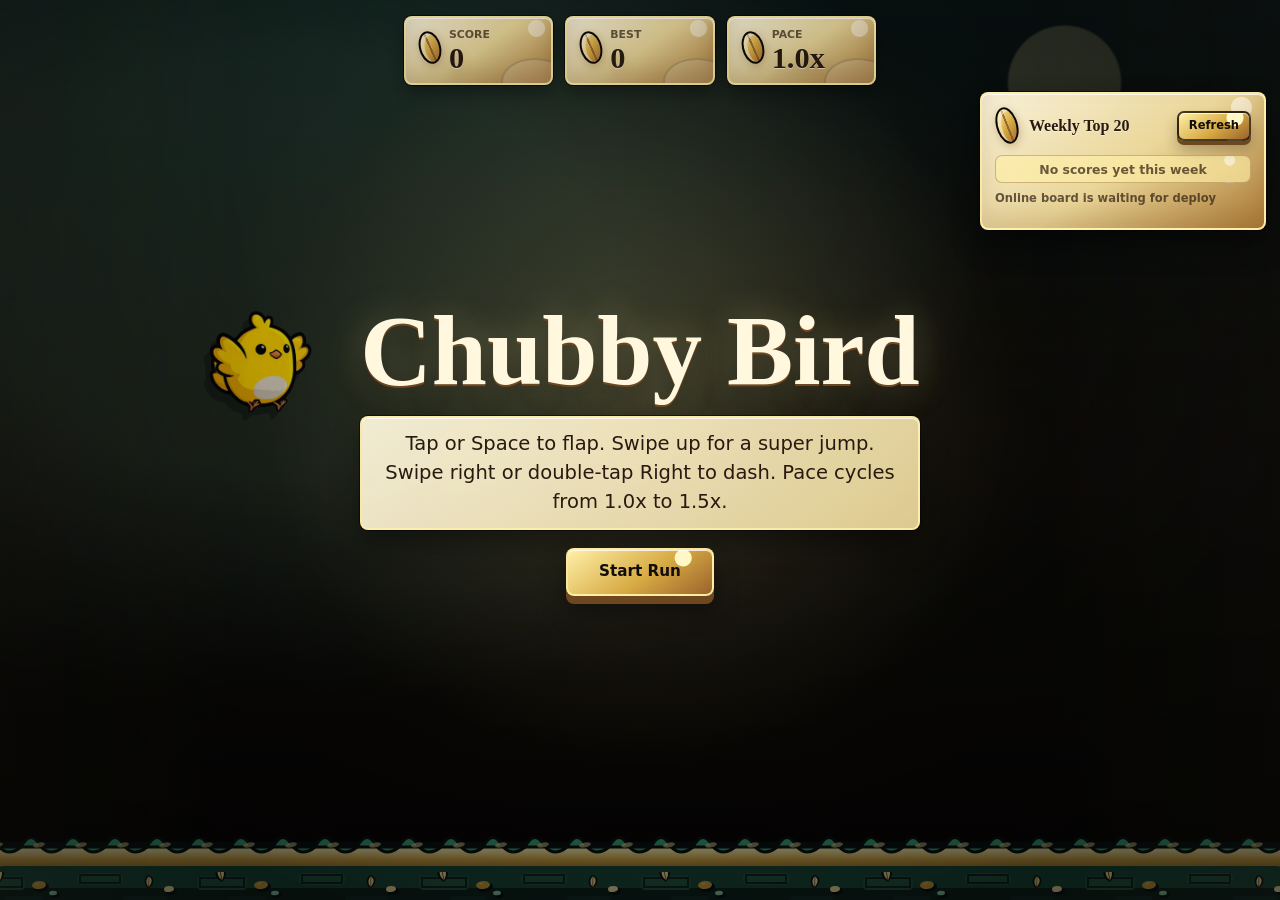
==== chubbybird/index.html @ 8d44cd50 "Reduce Chubby Bird Android jank" ====
<!doctype html>
<html lang="en">
  <head>
    <meta charset="UTF-8" />
    <meta name="viewport" content="width=device-width, initial-scale=1.0" />
    <meta
      name="description"
      content="Play Chubby Bird, a fast browser arcade game from Moji Studios."
    />
    <link rel="canonical" href="https://moji-studios.com/chubbybird/" />
    <title>Chubby Bird - Moji Studios</title>
    <link rel="stylesheet" href="styles.css?v=mobile-android-2" />

    <script>
      window.addEventListener("load", () => {
        const loadAds = () => {
          if (document.querySelector("script[data-chubby-ads]")) return;
          const script = document.createElement("script");
          script.async = true;
          script.crossOrigin = "anonymous";
          script.dataset.chubbyAds = "true";
          script.src = "https://pagead2.googlesyndication.com/pagead/js/adsbygoogle.js?client=ca-pub-2341433285023457";
          document.head.appendChild(script);
        };
        const loadAdsWhenIdle = () => {
          const overlay = document.querySelector("#overlay");
          if (overlay && overlay.classList.contains("hidden")) {
            window.setTimeout(loadAdsWhenIdle, 5000);
            return;
          }
          loadAds();
        };
        window.setTimeout(loadAdsWhenIdle, 10000);
      });
    </script>
  </head>
  <body>
    <main class="game-shell">
      <canvas id="game" aria-label="Chubby Bird game canvas"></canvas>

      <section class="hud" aria-live="polite">
        <div>
          <span class="label">Score</span>
          <strong id="score">0</strong>
        </div>
        <div>
          <span class="label">Best</span>
          <strong id="best">0</strong>
        </div>
        <div>
          <span class="label">Pace</span>
          <strong id="pace">1.0x</strong>
        </div>
      </section>

      <section id="leaderboardPanel" class="leaderboard-panel" aria-labelledby="leaderboardTitle">
        <div class="leaderboard-heading">
          <h2 id="leaderboardTitle">Weekly Top 20</h2>
          <button id="refreshLeaderboard" class="mini-button" type="button">Refresh</button>
        </div>
        <ol id="leaderboardList" class="leaderboard-list">
          <li class="empty-score">Loading scores...</li>
        </ol>
        <p id="leaderboardStatus" class="leaderboard-status">Current week</p>
        <form id="scoreSubmitForm" class="score-submit hidden">
          <label for="playerName">Save Score</label>
          <div>
            <input id="playerName" name="playerName" type="text" maxlength="12" autocomplete="nickname" placeholder="Your name" />
            <button id="scoreSubmitButton" type="submit">Save <span id="scoreSubmitValue">0</span></button>
          </div>
        </form>
      </section>

      <section id="overlay" class="overlay">
        <h1>Chubby Bird</h1>
        <p>Tap or Space to flap. Swipe up for a super jump. Swipe right or double-tap Right to dash. Pace cycles from 1.0x to 1.5x.</p>
        <button id="startButton" type="button">Start Run</button>
      </section>
    </main>

    <script src="game.js?v=mobile-android-2"></script>
  </body>
</html>
---- chubbybird/styles.css ----
:root {
  color-scheme: dark;
  font-family:
    Georgia, "Times New Roman", ui-serif, serif;
  background: #050403;
  color: #fff8df;
  --ink: #080705;
  --lacquer: #15100b;
  --ivory: #fff8df;
  --champagne: #f4df9f;
  --gold: #d7aa43;
  --gold-bright: #fff0a8;
  --gold-deep: #7c4e1f;
  --emerald: #174d3d;
  --jade: #3aa979;
  --app-width: 100vw;
  --app-height: 100vh;
}

* {
  box-sizing: border-box;
}

html,
body {
  width: 100%;
  height: 100%;
  overflow: hidden;
  overscroll-behavior: none;
}

body {
  margin: 0;
  background: #050403;
  -webkit-touch-callout: none;
  -webkit-user-select: none;
}

.game-shell {
  position: relative;
  width: var(--app-width, 100vw);
  height: 100vh;
  height: 100dvh;
  height: var(--app-height, 100vh);
  min-height: 0;
  overflow: hidden;
  background:
    radial-gradient(circle at 50% 44%, rgba(77, 52, 20, 0.34), transparent 54%),
    linear-gradient(180deg, #060504, #100b08 52%, #030302);
  touch-action: none;
  user-select: none;
  -webkit-tap-highlight-color: transparent;
  -webkit-user-select: none;
}

.game-shell::before {
  position: absolute;
  inset: -12%;
  z-index: 0;
  pointer-events: none;
  background:
    radial-gradient(circle at 76% 18%, rgba(255, 240, 168, 0.2) 0 54px, transparent 56px),
    radial-gradient(ellipse at 28% 34%, rgba(142, 214, 173, 0.18) 0 19%, transparent 42%),
    linear-gradient(180deg, rgba(13, 49, 54, 0.46) 0%, rgba(14, 30, 26, 0.2) 44%, rgba(6, 5, 4, 0.84) 100%);
  content: "";
  opacity: 0.82;
  transform: translate3d(0, 0, 0) scale(1.03);
  animation: fallback-drift 24s linear infinite;
  will-change: transform;
}

.game-shell.video-ready::before {
  opacity: 0.34;
  animation-play-state: paused;
}

.game-shell.mobile-optimized::before {
  opacity: 0.66;
  animation-duration: 36s;
}

.game-shell.mobile-generated-background::before {
  display: none;
}

.game-shell::after {
  position: absolute;
  inset: 0;
  z-index: 1;
  pointer-events: none;
  background:
    radial-gradient(circle at 50% 38%, transparent 0 44%, rgba(0, 0, 0, 0.34) 76%),
    linear-gradient(90deg, rgba(255, 240, 168, 0.05), transparent 20% 80%, rgba(255, 240, 168, 0.05));
  content: "";
  opacity: 0.82;
}

.game-shell.mobile-optimized::after {
  display: none;
}

.background-video {
  position: absolute;
  inset: 0;
  z-index: 0;
  width: 100%;
  height: 100%;
  object-fit: cover;
  opacity: 0;
  pointer-events: none;
  transform: translateZ(0);
  backface-visibility: hidden;
  will-change: transform;
  transition: opacity 320ms ease;
}

.game-shell.video-ready .background-video {
  opacity: 0.22;
}

.game-shell.mobile-optimized.video-ready .background-video {
  opacity: 0.16;
}

.game-shell.mobile-optimized.game-active.video-ready .background-video {
  opacity: 0.12;
}

.game-shell.performance-saver .background-video {
  opacity: 0;
}

.game-shell.mobile-generated-background .background-video {
  display: none;
}

.game-shell.performance-saver::before {
  animation: none;
  opacity: 0.82;
}

canvas {
  position: relative;
  z-index: 1;
  display: block;
  width: 100%;
  height: 100%;
  contain: strict;
  touch-action: none;
  -webkit-tap-highlight-color: transparent;
}

.hud {
  position: absolute;
  top: max(16px, env(safe-area-inset-top));
  left: 50%;
  display: grid;
  grid-template-columns: repeat(3, minmax(74px, 1fr));
  gap: 12px;
  width: min(472px, calc(100vw - 24px));
  transform: translateX(-50%);
  pointer-events: none;
  z-index: 2;
}

.hud > div {
  position: relative;
  overflow: hidden;
  min-height: 60px;
  padding: 10px 14px 10px 43px;
  border: 2px solid rgba(255, 240, 168, 0.88);
  border-radius: 8px;
  background:
    radial-gradient(circle at 90% 16%, rgba(255, 255, 255, 0.44) 0 8px, transparent 9px),
    linear-gradient(145deg, rgba(255, 248, 223, 0.96) 0%, rgba(244, 223, 159, 0.94) 50%, rgba(178, 127, 55, 0.94) 100%);
  box-shadow:
    inset 0 1px 0 rgba(255, 255, 255, 0.76),
    inset 0 -10px 18px rgba(124, 78, 31, 0.18),
    0 8px 18px rgba(0, 0, 0, 0.36),
    0 0 0 1px rgba(8, 7, 5, 0.72);
}

.hud > div::before {
  position: absolute;
  top: 13px;
  left: 13px;
  width: 18px;
  height: 29px;
  border: 2px solid var(--ink);
  border-radius: 60% 45% 60% 45%;
  background:
    linear-gradient(90deg, transparent 45%, rgba(124, 78, 31, 0.7) 46% 56%, transparent 57%),
    linear-gradient(145deg, var(--gold-bright) 0%, var(--gold) 52%, #a4672c 100%);
  box-shadow:
    inset 3px 3px 0 rgba(255, 255, 255, 0.48),
    0 3px 8px rgba(124, 78, 31, 0.32);
  content: "";
  transform: rotate(-24deg);
}

.hud > div::after {
  position: absolute;
  right: -18px;
  bottom: -21px;
  width: 64px;
  height: 42px;
  border: 2px solid rgba(8, 7, 5, 0.16);
  border-radius: 50%;
  background: rgba(255, 255, 255, 0.14);
  content: "";
}

.leaderboard-panel {
  position: absolute;
  top: max(92px, calc(env(safe-area-inset-top) + 84px));
  right: max(14px, env(safe-area-inset-right));
  z-index: 4;
  width: min(286px, calc(100vw - 28px));
  max-height: min(66vh, 560px);
  overflow: hidden;
  padding: 13px;
  border: 2px solid rgba(255, 240, 168, 0.92);
  border-radius: 8px;
  background:
    radial-gradient(circle at 92% 10%, rgba(255, 255, 255, 0.5) 0 10px, transparent 11px),
    linear-gradient(145deg, rgba(255, 248, 223, 0.97), rgba(244, 223, 159, 0.96) 52%, rgba(178, 127, 55, 0.96));
  box-shadow:
    inset 0 1px 0 rgba(255, 255, 255, 0.78),
    inset 0 -14px 24px rgba(124, 78, 31, 0.18),
    0 14px 28px rgba(0, 0, 0, 0.42),
    0 0 0 1px rgba(8, 7, 5, 0.74);
  color: #281a10;
  pointer-events: auto;
  transition:
    opacity 180ms ease,
    transform 180ms ease;
}

.leaderboard-panel::before {
  position: absolute;
  top: 13px;
  left: 14px;
  width: 18px;
  height: 33px;
  border: 2px solid var(--ink);
  border-radius: 60% 45% 60% 45%;
  background:
    linear-gradient(90deg, transparent 45%, rgba(124, 78, 31, 0.72) 46% 56%, transparent 57%),
    linear-gradient(145deg, var(--gold-bright) 0%, var(--gold) 52%, #a4672c 100%);
  box-shadow:
    inset 3px 3px 0 rgba(255, 255, 255, 0.48),
    0 3px 8px rgba(124, 78, 31, 0.32);
  content: "";
  transform: rotate(-22deg);
}

.game-shell.game-active .leaderboard-panel {
  opacity: 0;
  pointer-events: none;
  transform: translateY(-8px);
}

.leaderboard-heading {
  position: relative;
  display: flex;
  align-items: center;
  justify-content: space-between;
  gap: 10px;
  min-height: 38px;
  padding-left: 34px;
}

.leaderboard-heading h2 {
  margin: 0;
  color: #281a10;
  font-size: 1rem;
  line-height: 1;
  text-shadow: 0 1px 0 rgba(255, 255, 255, 0.54);
}

.mini-button {
  min-width: 72px;
  min-height: 30px;
  padding: 0 10px;
  border-color: rgba(8, 7, 5, 0.74);
  border-radius: 7px;
  font-size: 0.72rem;
  box-shadow:
    inset 0 1px 0 rgba(255, 255, 255, 0.76),
    0 4px 0 #6f471f,
    0 8px 14px rgba(0, 0, 0, 0.24);
}

.mini-button:active {
  transform: translateY(2px);
  box-shadow:
    inset 0 1px 0 rgba(255, 255, 255, 0.76),
    0 2px 0 #6f471f,
    0 4px 8px rgba(0, 0, 0, 0.24);
}

.leaderboard-list {
  display: grid;
  gap: 5px;
  max-height: min(43vh, 340px);
  margin: 10px 0 8px;
  padding: 0;
  overflow: auto;
  scrollbar-width: thin;
  list-style: none;
}

.leaderboard-list li {
  display: grid;
  grid-template-columns: 26px minmax(0, 1fr) auto;
  align-items: center;
  gap: 8px;
  min-height: 28px;
  padding: 5px 8px;
  border: 1px solid rgba(124, 78, 31, 0.34);
  border-radius: 7px;
  background: rgba(255, 248, 223, 0.44);
  font-family:
    Inter, ui-sans-serif, system-ui, -apple-system, BlinkMacSystemFont, "Segoe UI",
    sans-serif;
  font-size: 0.78rem;
  font-weight: 800;
}

.leaderboard-list li:nth-child(1),
.leaderboard-list li:nth-child(2),
.leaderboard-list li:nth-child(3) {
  background:
    radial-gradient(circle at 92% 16%, rgba(255, 255, 255, 0.5) 0 5px, transparent 6px),
    rgba(255, 240, 168, 0.64);
}

.score-rank {
  color: #7c4e1f;
  font-variant-numeric: tabular-nums;
}

.score-name {
  overflow: hidden;
  white-space: nowrap;
  text-overflow: ellipsis;
}

.score-value {
  color: #130d08;
  font-variant-numeric: tabular-nums;
}

.empty-score {
  grid-template-columns: 1fr !important;
  color: rgba(48, 32, 18, 0.72);
  text-align: center;
}

.leaderboard-status {
  min-height: 16px;
  margin: 0 0 8px;
  color: rgba(48, 32, 18, 0.72);
  font-family:
    Inter, ui-sans-serif, system-ui, -apple-system, BlinkMacSystemFont, "Segoe UI",
    sans-serif;
  font-size: 0.72rem;
  font-weight: 800;
  line-height: 1.25;
}

.score-submit {
  display: grid;
  gap: 7px;
  padding-top: 9px;
  border-top: 1px solid rgba(124, 78, 31, 0.32);
  font-family:
    Inter, ui-sans-serif, system-ui, -apple-system, BlinkMacSystemFont, "Segoe UI",
    sans-serif;
}

.score-submit.hidden {
  display: none;
}

.score-submit label {
  color: rgba(48, 32, 18, 0.78);
  font-size: 0.72rem;
  font-weight: 900;
  text-transform: uppercase;
}

.score-submit div {
  display: grid;
  grid-template-columns: minmax(0, 1fr) auto;
  gap: 7px;
}

.score-submit input {
  width: 100%;
  min-height: 37px;
  padding: 0 10px;
  border: 2px solid rgba(8, 7, 5, 0.72);
  border-radius: 7px;
  background: rgba(255, 248, 223, 0.88);
  color: #281a10;
  font:
    800 0.84rem/1 Inter, ui-sans-serif, system-ui, -apple-system, BlinkMacSystemFont,
    "Segoe UI", sans-serif;
  outline: none;
}

.score-submit input:focus {
  box-shadow: 0 0 0 3px rgba(255, 240, 168, 0.76);
}

.score-submit button {
  min-width: 78px;
  min-height: 37px;
  padding: 0 11px;
  border-color: rgba(8, 7, 5, 0.74);
  font-size: 0.78rem;
  box-shadow:
    inset 0 1px 0 rgba(255, 255, 255, 0.76),
    0 4px 0 #6f471f,
    0 8px 14px rgba(0, 0, 0, 0.24);
}

.score-submit button:disabled {
  cursor: wait;
  filter: grayscale(0.25);
  opacity: 0.72;
}

.label {
  display: block;
  color: rgba(48, 32, 18, 0.72);
  font-family:
    Inter, ui-sans-serif, system-ui, -apple-system, BlinkMacSystemFont, "Segoe UI",
    sans-serif;
  font-size: 0.68rem;
  font-weight: 800;
  letter-spacing: 0;
  text-transform: uppercase;
}

strong {
  display: block;
  margin-top: 2px;
  color: #281a10;
  font-family:
    Georgia, "Times New Roman", ui-serif, serif;
  font-size: clamp(1.2rem, 4vw, 1.9rem);
  line-height: 1;
  text-shadow:
    0 1px 0 rgba(255, 255, 255, 0.56),
    0 5px 12px rgba(124, 78, 31, 0.22);
}

.overlay {
  position: absolute;
  inset: 0;
  display: grid;
  place-content: center;
  gap: 18px;
  padding: 24px;
  background:
    radial-gradient(circle at 50% 44%, rgba(255, 240, 168, 0.13), transparent 46%),
    linear-gradient(rgba(5, 4, 3, 0.1), rgba(5, 4, 3, 0.48));
  text-align: center;
  z-index: 3;
}

.overlay.hidden {
  display: none;
}

.overlay h1 {
  margin: 0;
  color: var(--ivory);
  font-size: clamp(2.8rem, 10vw, 6.2rem);
  font-weight: 700;
  line-height: 0.94;
  text-shadow:
    0 2px 0 #6f471f,
    0 9px 24px rgba(0, 0, 0, 0.52),
    0 0 34px rgba(255, 240, 168, 0.34);
}

.overlay p {
  width: min(560px, 86vw);
  margin: 0 auto;
  padding: 11px 15px;
  border: 2px solid rgba(255, 240, 168, 0.82);
  border-radius: 8px;
  background:
    linear-gradient(145deg, rgba(255, 248, 223, 0.94), rgba(244, 223, 159, 0.9));
  color: #281a10;
  box-shadow:
    inset 0 1px 0 rgba(255, 255, 255, 0.72),
    0 14px 28px rgba(0, 0, 0, 0.4),
    0 0 0 1px rgba(8, 7, 5, 0.62);
  font-family:
    Inter, ui-sans-serif, system-ui, -apple-system, BlinkMacSystemFont, "Segoe UI",
    sans-serif;
  font-size: clamp(1rem, 3vw, 1.22rem);
  line-height: 1.5;
  text-shadow: none;
}

button {
  justify-self: center;
  min-width: 148px;
  min-height: 48px;
  padding: 0 22px;
  border: 2px solid rgba(255, 240, 168, 0.92);
  border-radius: 8px;
  background:
    radial-gradient(circle at 80% 18%, #fff7c5 0 8px, transparent 9px),
    linear-gradient(145deg, #fff0a8, var(--gold) 56%, #9a632c);
  color: #130d08;
  cursor: pointer;
  font:
    800 0.95rem/1 Inter, ui-sans-serif, system-ui, -apple-system, BlinkMacSystemFont,
    "Segoe UI", sans-serif;
  box-shadow:
    inset 0 1px 0 rgba(255, 255, 255, 0.78),
    0 8px 0 #6f471f,
    0 14px 24px rgba(0, 0, 0, 0.42);
}

button:active {
  transform: translateY(4px);
  box-shadow:
    inset 0 1px 0 rgba(255, 255, 255, 0.78),
    0 4px 0 #6f471f,
    0 8px 16px rgba(0, 0, 0, 0.42);
}

@keyframes fallback-drift {
  0% {
    transform: translate3d(0, 0, 0) scale(1.03);
  }

  100% {
    transform: translate3d(-52px, 0, 0) scale(1.03);
  }
}

@keyframes mobile-bg-drift {
  0% {
    transform: translate3d(0, 0, 0) scale(1.02);
  }

  100% {
    transform: translate3d(-8%, 0, 0) scale(1.02);
  }
}

@media (prefers-reduced-motion: reduce) {
  .game-shell::before {
    animation: none;
  }
}

@media (pointer: coarse) {
  body {
    position: fixed;
    inset: 0;
    touch-action: none;
  }
}

@media (max-width: 560px) {
  .game-shell {
    height: var(--app-height, 100svh);
  }

  .hud {
    top: max(10px, env(safe-area-inset-top));
    grid-template-columns: repeat(3, 1fr);
    gap: 6px;
  }

  .hud > div {
    min-height: 50px;
    padding: 7px 8px 7px 31px;
  }

  .hud > div::before {
    top: 13px;
    left: 8px;
    width: 15px;
    height: 22px;
  }

  .leaderboard-panel {
    top: auto;
    right: max(10px, env(safe-area-inset-right));
    bottom: max(10px, env(safe-area-inset-bottom));
    left: max(10px, env(safe-area-inset-left));
    width: auto;
    max-height: 37vh;
    padding: 10px;
  }

  .leaderboard-list {
    max-height: 17vh;
    margin-top: 7px;
  }

  .leaderboard-list li {
    min-height: 25px;
    padding: 4px 7px;
    font-size: 0.72rem;
  }

  .leaderboard-heading {
    min-height: 32px;
  }

  .leaderboard-heading h2 {
    font-size: 0.92rem;
  }

  .score-submit div {
    grid-template-columns: minmax(0, 1fr) auto;
  }
}
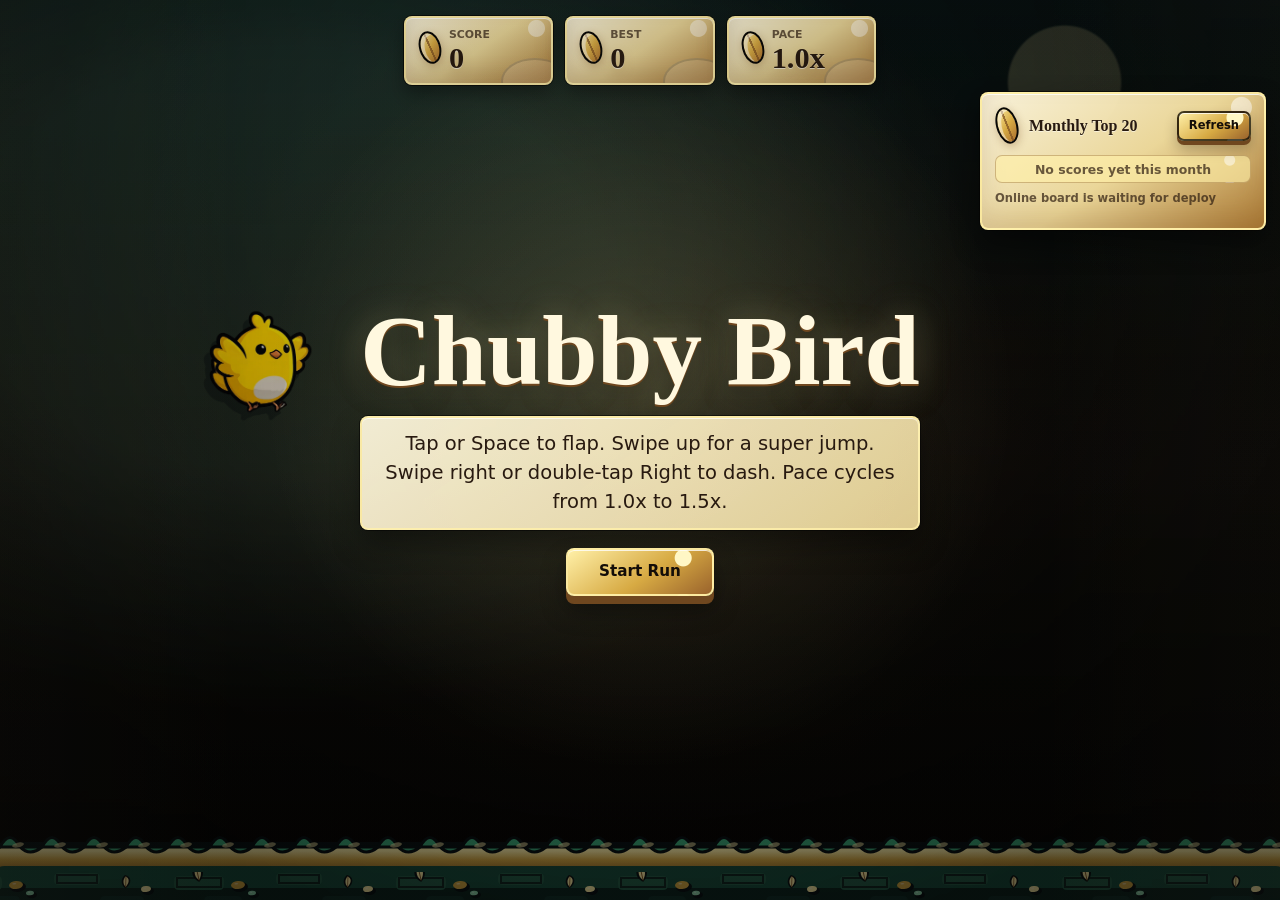
==== commit b8671189: "Switch Chubby Bird leaderboard to monthly" ====
--- a/chubbybird/index.html
+++ b/chubbybird/index.html
@@ -9,7 +9,7 @@
     />
     <link rel="canonical" href="https://moji-studios.com/chubbybird/" />
     <title>Chubby Bird - Moji Studios</title>
-    <link rel="stylesheet" href="styles.css?v=mobile-android-2" />
+    <link rel="stylesheet" href="styles.css?v=monthly-board-1" />
 
     <script>
       window.addEventListener("load", () => {
@@ -55,13 +55,13 @@
 
       <section id="leaderboardPanel" class="leaderboard-panel" aria-labelledby="leaderboardTitle">
         <div class="leaderboard-heading">
-          <h2 id="leaderboardTitle">Weekly Top 20</h2>
+          <h2 id="leaderboardTitle">Monthly Top 20</h2>
           <button id="refreshLeaderboard" class="mini-button" type="button">Refresh</button>
         </div>
         <ol id="leaderboardList" class="leaderboard-list">
           <li class="empty-score">Loading scores...</li>
         </ol>
-        <p id="leaderboardStatus" class="leaderboard-status">Current week</p>
+        <p id="leaderboardStatus" class="leaderboard-status">Current month</p>
         <form id="scoreSubmitForm" class="score-submit hidden">
           <label for="playerName">Save Score</label>
           <div>
@@ -78,6 +78,6 @@
       </section>
     </main>
 
-    <script src="game.js?v=mobile-android-2"></script>
+    <script src="game.js?v=monthly-board-1"></script>
   </body>
 </html>
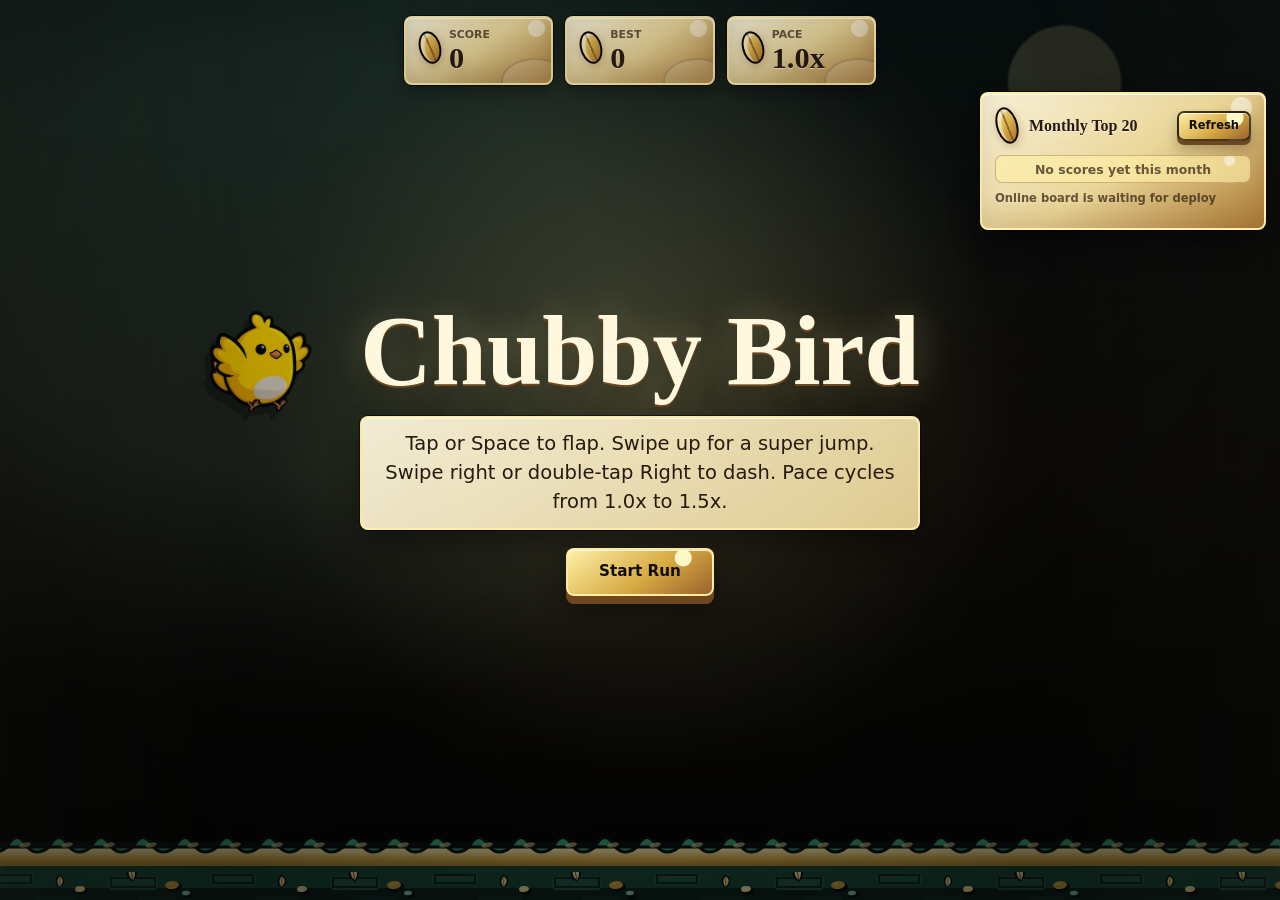
==== commit e26b7635: "Keep Chubby Bird BGM playing after run ends" ====
--- a/chubbybird/index.html
+++ b/chubbybird/index.html
@@ -9,7 +9,7 @@
     />
     <link rel="canonical" href="https://moji-studios.com/chubbybird/" />
     <title>Chubby Bird - Moji Studios</title>
-    <link rel="stylesheet" href="styles.css?v=monthly-board-1" />
+    <link rel="stylesheet" href="styles.css?v=bgm-after-run-1" />
 
     <script>
       window.addEventListener("load", () => {
@@ -78,6 +78,6 @@
       </section>
     </main>
 
-    <script src="game.js?v=monthly-board-1"></script>
+    <script src="game.js?v=bgm-after-run-1"></script>
   </body>
 </html>
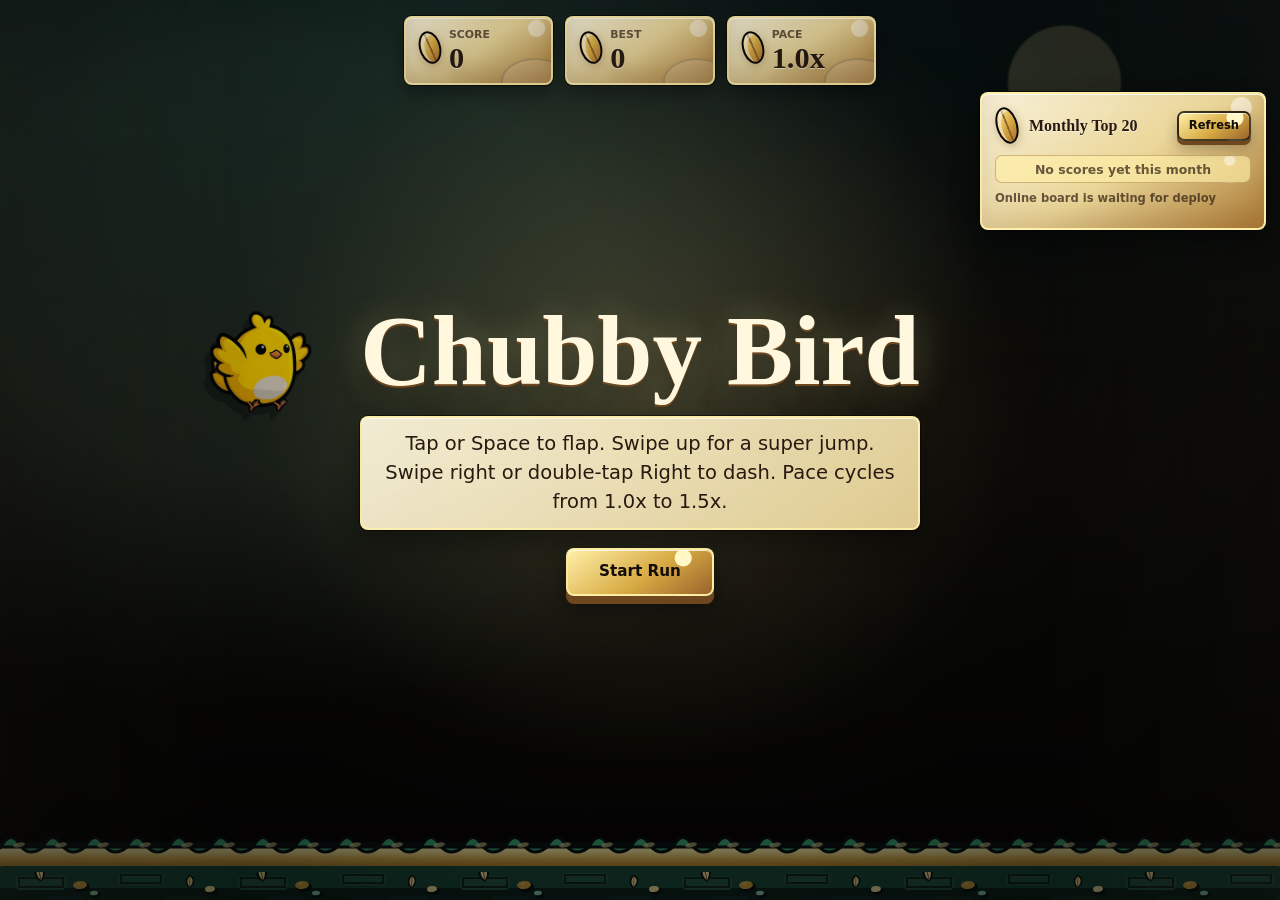
==== commit b1c01fe9: "Slow Chubby Bird pace and widen gaps" ====
--- a/chubbybird/index.html
+++ b/chubbybird/index.html
@@ -9,7 +9,7 @@
     />
     <link rel="canonical" href="https://moji-studios.com/chubbybird/" />
     <title>Chubby Bird - Moji Studios</title>
-    <link rel="stylesheet" href="styles.css?v=bgm-after-run-1" />
+    <link rel="stylesheet" href="styles.css?v=slower-gap-1" />
 
     <script>
       window.addEventListener("load", () => {
@@ -78,6 +78,6 @@
       </section>
     </main>
 
-    <script src="game.js?v=bgm-after-run-1"></script>
+    <script src="game.js?v=slower-gap-1"></script>
   </body>
 </html>
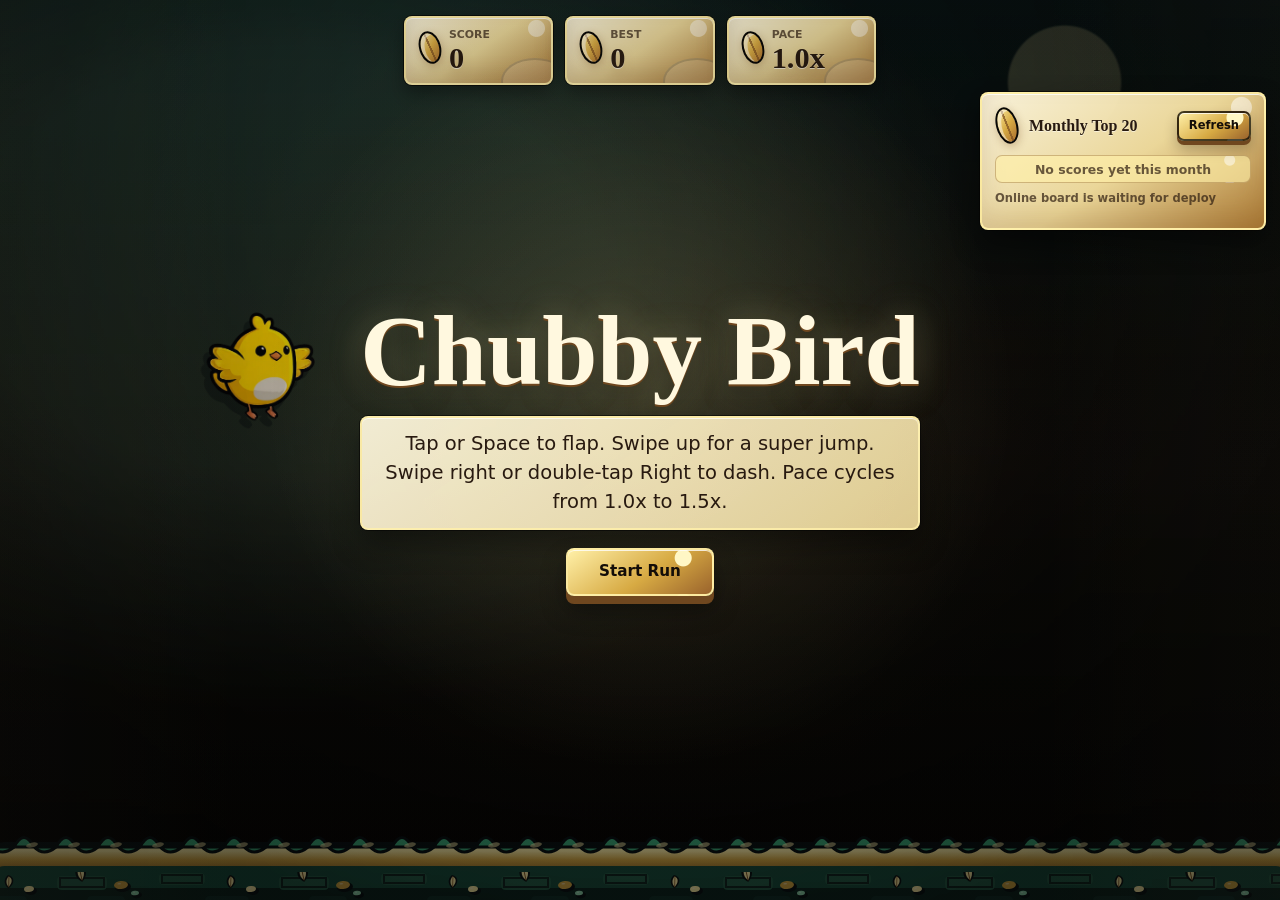
==== commit 45d8b5c1: "Make Chubby Bird easier on main site" ====
--- a/chubbybird/index.html
+++ b/chubbybird/index.html
@@ -9,7 +9,7 @@
     />
     <link rel="canonical" href="https://moji-studios.com/chubbybird/" />
     <title>Chubby Bird - Moji Studios</title>
-    <link rel="stylesheet" href="styles.css?v=slower-gap-1" />
+    <link rel="stylesheet" href="styles.css?v=easier-1" />
 
     <script>
       window.addEventListener("load", () => {
@@ -78,6 +78,6 @@
       </section>
     </main>
 
-    <script src="game.js?v=slower-gap-1"></script>
+    <script src="game.js?v=easier-1"></script>
   </body>
 </html>
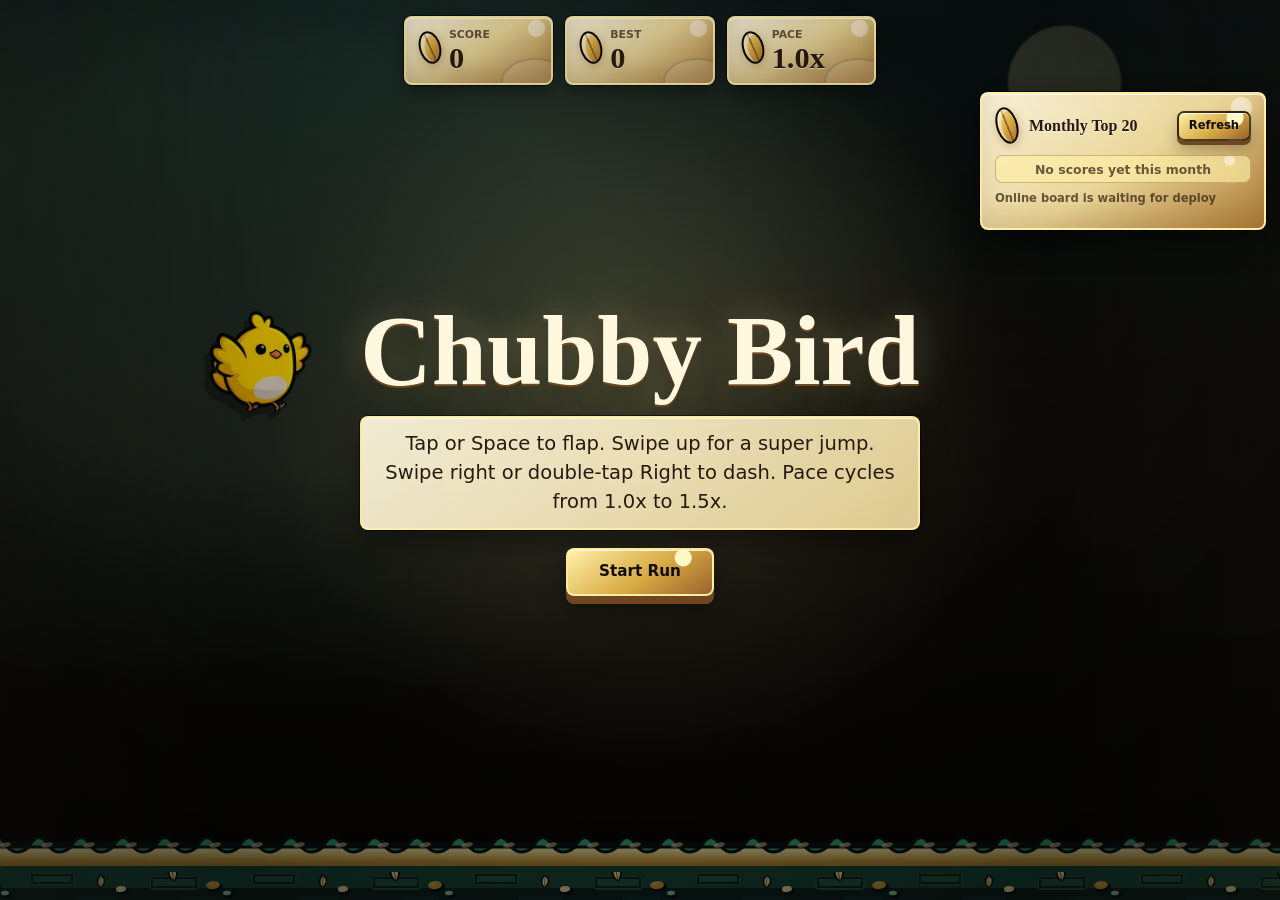
==== commit d86cd108: "Delay Chubby Bird difficulty ramp" ====
--- a/chubbybird/index.html
+++ b/chubbybird/index.html
@@ -9,7 +9,7 @@
     />
     <link rel="canonical" href="https://moji-studios.com/chubbybird/" />
     <title>Chubby Bird - Moji Studios</title>
-    <link rel="stylesheet" href="styles.css?v=easier-1" />
+    <link rel="stylesheet" href="styles.css?v=hard-after-10-1" />
 
     <script>
       window.addEventListener("load", () => {
@@ -78,6 +78,6 @@
       </section>
     </main>
 
-    <script src="game.js?v=easier-1"></script>
+    <script src="game.js?v=hard-after-10-1"></script>
   </body>
 </html>
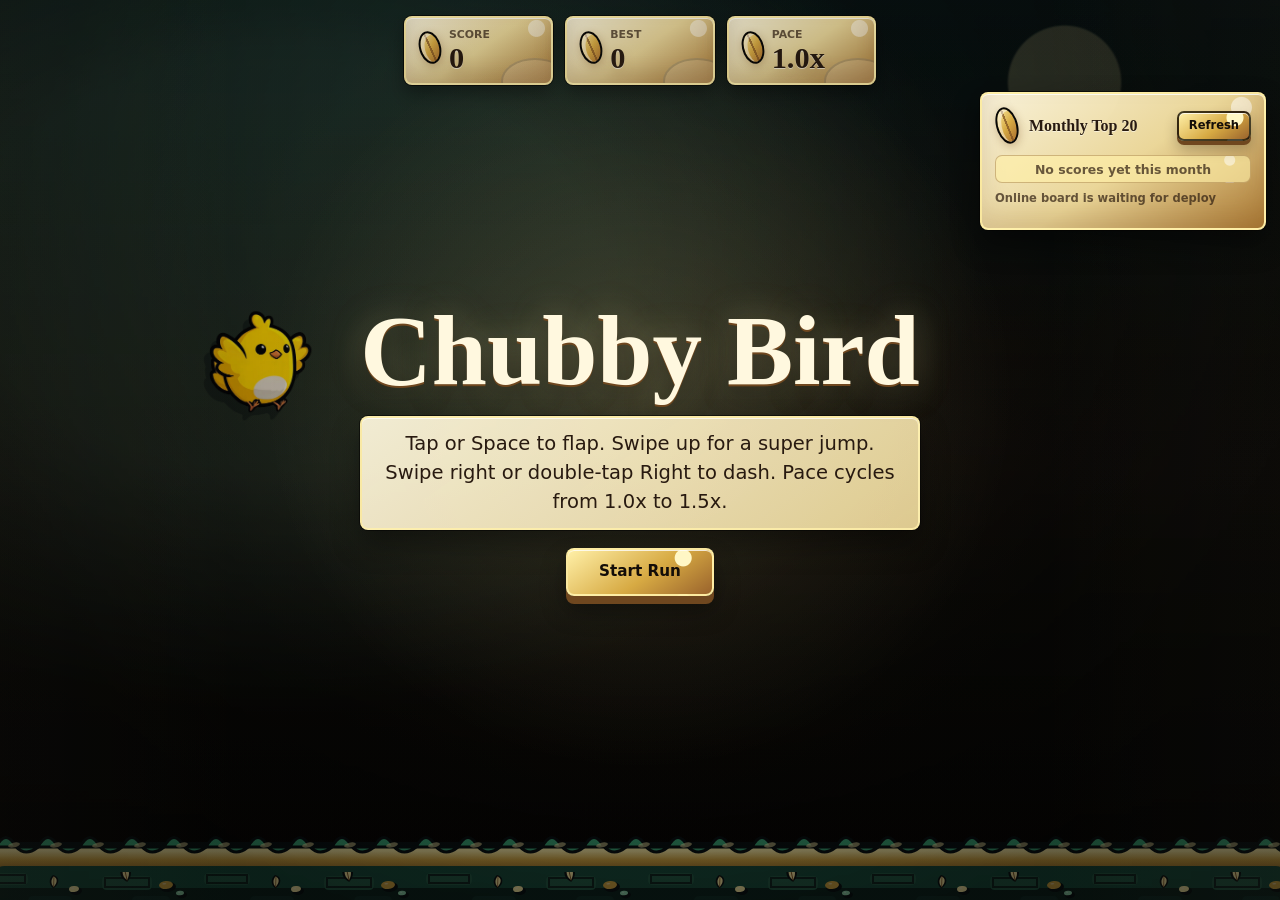
==== commit cb50248e: "Tune Chubby Bird gravity and jump" ====
--- a/chubbybird/index.html
+++ b/chubbybird/index.html
@@ -9,7 +9,7 @@
     />
     <link rel="canonical" href="https://moji-studios.com/chubbybird/" />
     <title>Chubby Bird - Moji Studios</title>
-    <link rel="stylesheet" href="styles.css?v=hard-after-10-1" />
+    <link rel="stylesheet" href="styles.css?v=gravity-jump-1" />
 
     <script>
       window.addEventListener("load", () => {
@@ -78,6 +78,6 @@
       </section>
     </main>
 
-    <script src="game.js?v=hard-after-10-1"></script>
+    <script src="game.js?v=gravity-jump-1"></script>
   </body>
 </html>
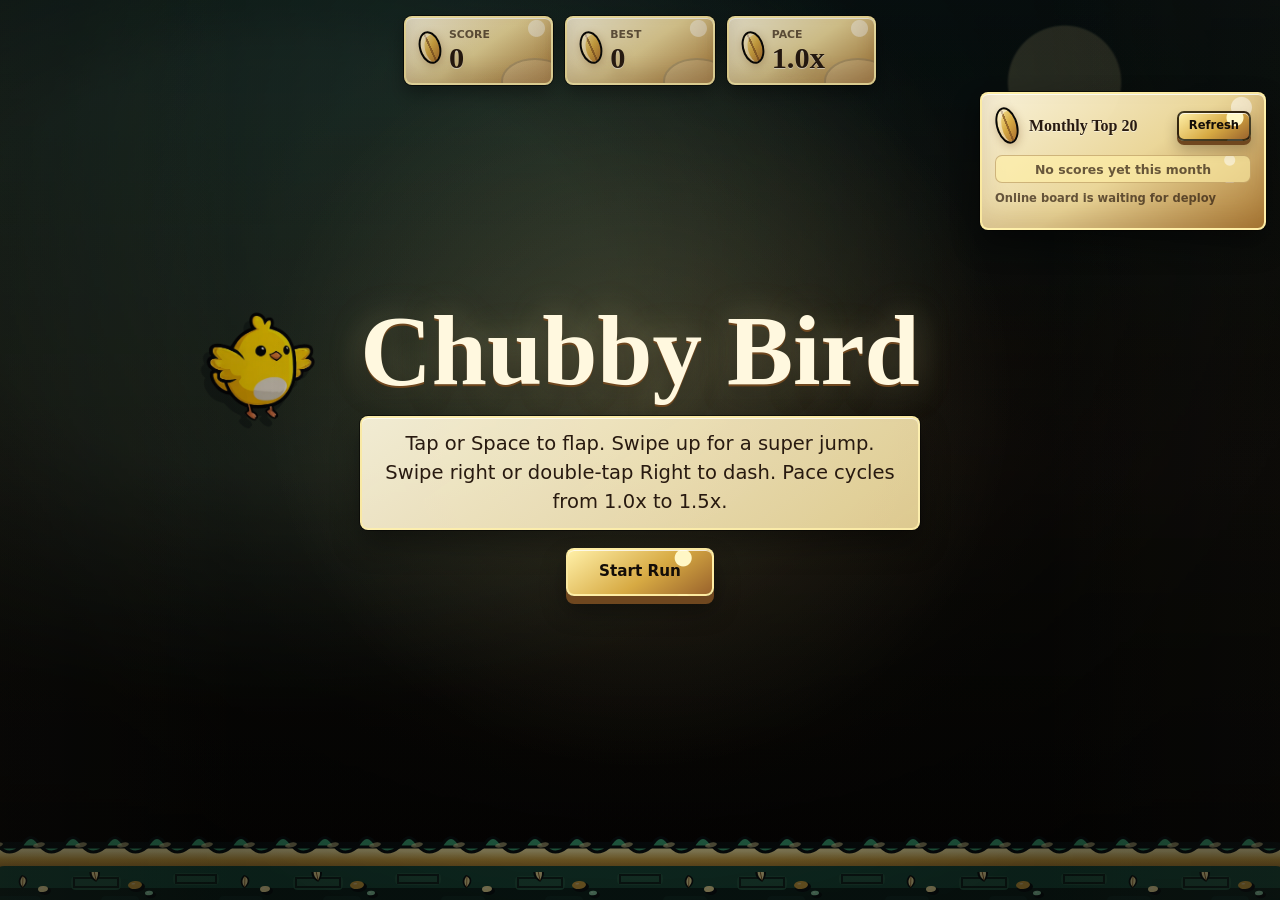
==== commit 2592884d: "Bump Chubby Bird top 20 cache key" ====
--- a/chubbybird/index.html
+++ b/chubbybird/index.html
@@ -78,6 +78,6 @@
       </section>
     </main>
 
-    <script src="game.js?v=gravity-jump-1"></script>
+    <script src="game.js?v=monthly-top20-1"></script>
   </body>
 </html>
